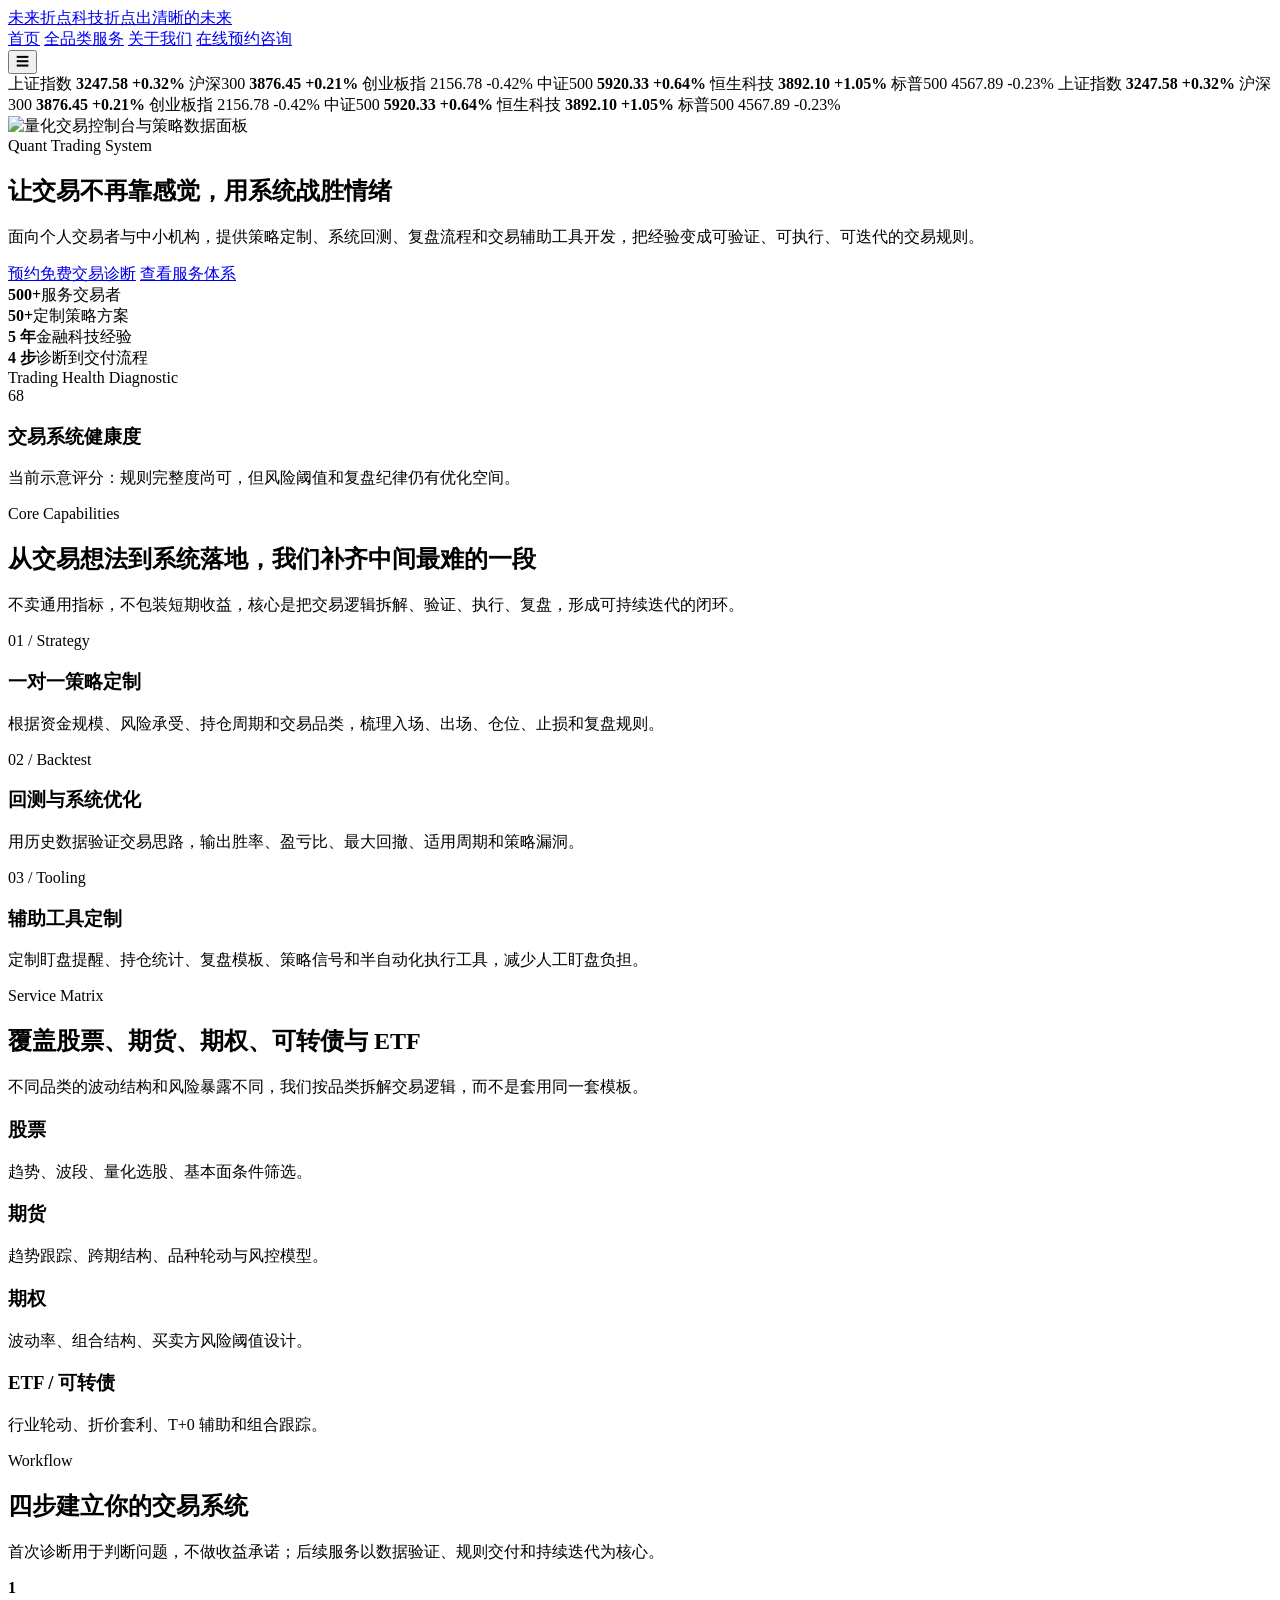
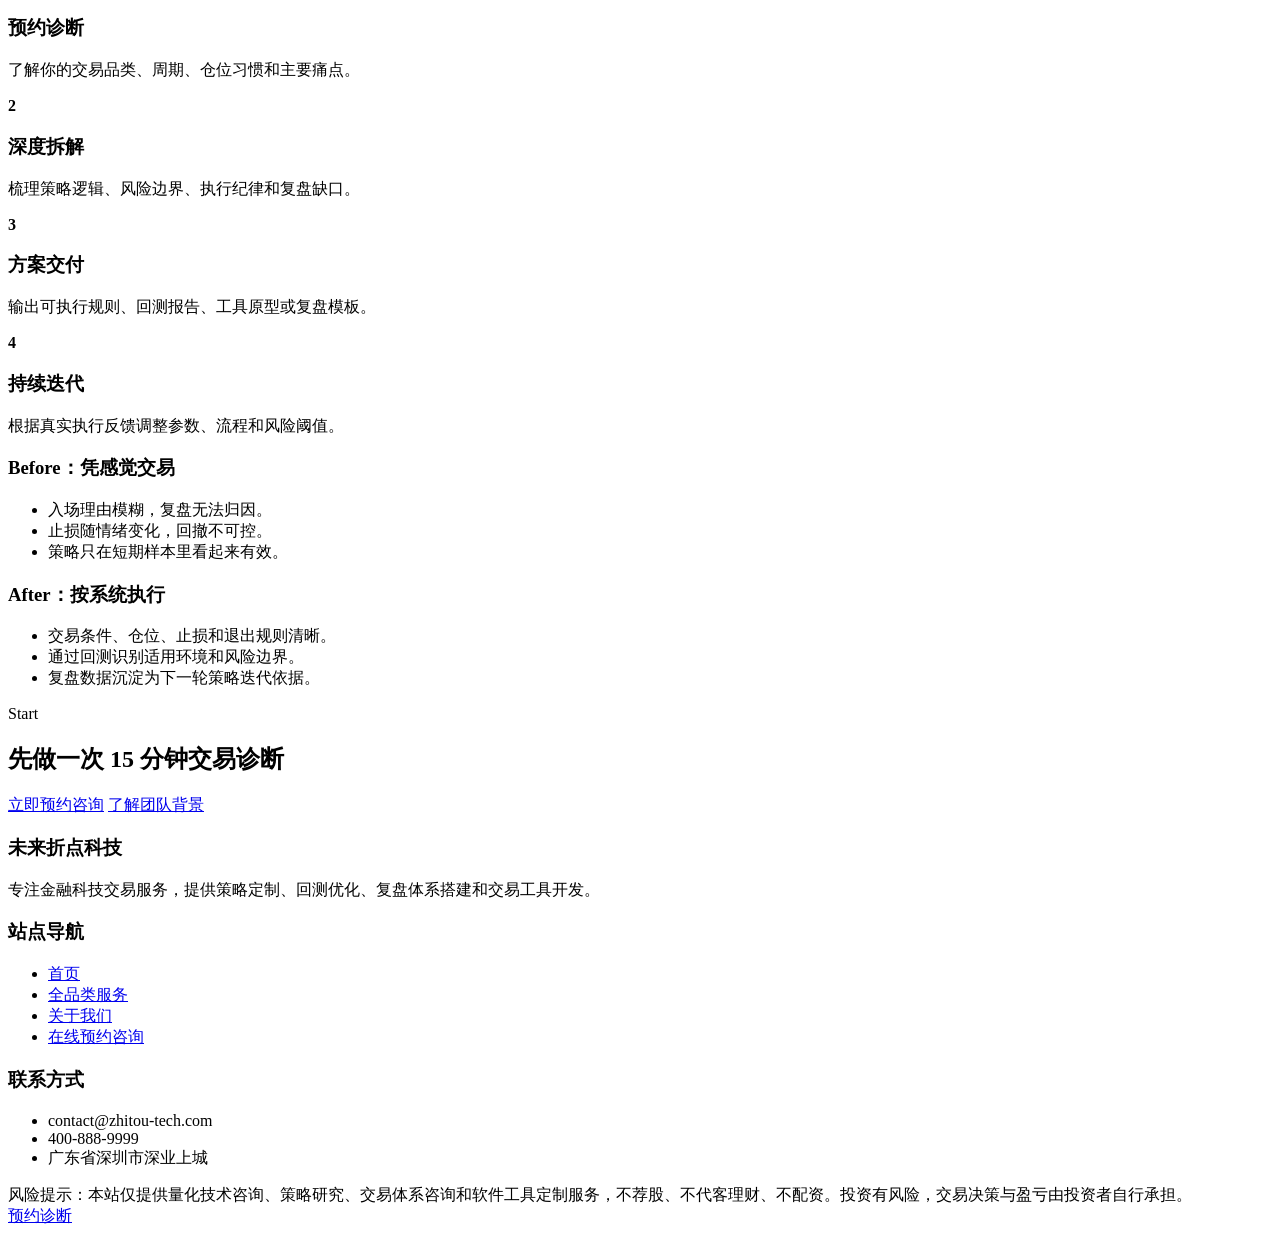
==== index.html @ a06cc35d "publish site: index.html" ====
<!DOCTYPE html>
<html lang="zh-CN">
<head>
  <meta charset="UTF-8">
  <meta name="viewport" content="width=device-width, initial-scale=1.0">
  <title>未来折点科技｜量化交易系统与金融科技服务</title>
  <meta name="description" content="未来折点科技提供交易策略定制、系统回测优化、复盘体系搭建与辅助工具开发，帮助交易者用系统战胜情绪。">
  <meta name="keywords" content="量化交易,交易系统,策略回测,复盘体系,金融科技,交易工具定制">
  <meta name="robots" content="index,follow">
  <link rel="canonical" href="https://example.com/">
  <meta property="og:title" content="未来折点科技｜量化交易系统与金融科技服务">
  <meta property="og:description" content="用系统战胜情绪，把交易经验沉淀为可验证、可复盘、可迭代的规则体系。">
  <meta property="og:type" content="website">
  <meta property="og:url" content="https://example.com/">
  <link rel="stylesheet" href="assets/styles.css">
  <script type="application/ld+json">
  {
    "@context": "https://schema.org",
    "@type": "ProfessionalService",
    "name": "未来折点科技",
    "url": "https://example.com/",
    "description": "量化交易策略、系统回测、复盘体系与辅助工具定制服务。",
    "areaServed": "中国",
    "serviceType": ["交易策略定制", "策略回测优化", "复盘体系搭建", "交易工具开发"]
  }
  </script>
</head>
<body>
  <div class="progress" data-progress></div>
  <header class="site-header">
    <div class="container nav-wrap">
      <a class="brand" href="index.html" aria-label="未来折点科技首页">
        <span class="brand-mark"></span>
        <span>未来折点科技<span class="brand-sub">折点出清晰的未来</span></span>
      </a>
      <nav class="nav-links" data-nav>
        <a class="active" href="index.html">首页</a>
        <a href="services.html">全品类服务</a>
        <a href="about.html">关于我们</a>
        <a class="nav-cta" href="booking.html">在线预约咨询</a>
      </nav>
      <button class="menu-button" data-menu-button aria-label="打开导航" aria-expanded="false">☰</button>
    </div>
  </header>

  <div class="ticker" aria-label="市场数据示意">
    <div class="ticker-track">
      <span>上证指数 <strong>3247.58 +0.32%</strong></span>
      <span>沪深300 <strong>3876.45 +0.21%</strong></span>
      <span>创业板指 <span class="down">2156.78 -0.42%</span></span>
      <span>中证500 <strong>5920.33 +0.64%</strong></span>
      <span>恒生科技 <strong>3892.10 +1.05%</strong></span>
      <span>标普500 <span class="down">4567.89 -0.23%</span></span>
      <span>上证指数 <strong>3247.58 +0.32%</strong></span>
      <span>沪深300 <strong>3876.45 +0.21%</strong></span>
      <span>创业板指 <span class="down">2156.78 -0.42%</span></span>
      <span>中证500 <strong>5920.33 +0.64%</strong></span>
      <span>恒生科技 <strong>3892.10 +1.05%</strong></span>
      <span>标普500 <span class="down">4567.89 -0.23%</span></span>
    </div>
  </div>

  <main>
    <section class="hero">
      <div class="hero-media"><img src="assets/hero-quant-dashboard.png" alt="量化交易控制台与策略数据面板"></div>
      <div class="container hero-grid">
        <div>
          <div class="eyebrow">Quant Trading System</div>
          <h1>让交易不再靠感觉，用系统战胜情绪</h1>
          <p class="lead">面向个人交易者与中小机构，提供策略定制、系统回测、复盘流程和交易辅助工具开发，把经验变成可验证、可执行、可迭代的交易规则。</p>
          <div class="hero-actions">
            <a class="button" href="booking.html">预约免费交易诊断</a>
            <a class="button secondary" href="services.html">查看服务体系</a>
          </div>
          <div class="metric-grid">
            <div class="metric-card"><strong>500+</strong><span>服务交易者</span></div>
            <div class="metric-card"><strong>50+</strong><span>定制策略方案</span></div>
            <div class="metric-card"><strong>5 年</strong><span>金融科技经验</span></div>
            <div class="metric-card"><strong>4 步</strong><span>诊断到交付流程</span></div>
          </div>
        </div>
        <aside class="terminal-card" aria-label="交易健康度诊断示意">
          <div class="terminal-top"><span class="dot"></span><span>Trading Health Diagnostic</span></div>
          <div class="terminal-body">
            <div class="score">
              <div class="score-ring">68</div>
              <div>
                <h3>交易系统健康度</h3>
                <p>当前示意评分：规则完整度尚可，但风险阈值和复盘纪律仍有优化空间。</p>
              </div>
            </div>
            <div class="bars">
              <div class="bar"><span style="width:76%"></span></div>
              <div class="bar"><span style="width:58%"></span></div>
              <div class="bar"><span style="width:82%"></span></div>
            </div>
          </div>
        </aside>
      </div>
    </section>

    <section class="section">
      <div class="container">
        <div class="section-head">
          <div>
            <div class="section-kicker">Core Capabilities</div>
            <h2>从交易想法到系统落地，我们补齐中间最难的一段</h2>
          </div>
          <p>不卖通用指标，不包装短期收益，核心是把交易逻辑拆解、验证、执行、复盘，形成可持续迭代的闭环。</p>
        </div>
        <div class="cards-3">
          <article class="card">
            <div class="card-index">01 / Strategy</div>
            <h3>一对一策略定制</h3>
            <p>根据资金规模、风险承受、持仓周期和交易品类，梳理入场、出场、仓位、止损和复盘规则。</p>
          </article>
          <article class="card">
            <div class="card-index">02 / Backtest</div>
            <h3>回测与系统优化</h3>
            <p>用历史数据验证交易思路，输出胜率、盈亏比、最大回撤、适用周期和策略漏洞。</p>
          </article>
          <article class="card">
            <div class="card-index">03 / Tooling</div>
            <h3>辅助工具定制</h3>
            <p>定制盯盘提醒、持仓统计、复盘模板、策略信号和半自动化执行工具，减少人工盯盘负担。</p>
          </article>
        </div>
      </div>
    </section>

    <section class="section compact">
      <div class="container panel-band">
        <div class="section-head">
          <div>
            <div class="section-kicker">Service Matrix</div>
            <h2>覆盖股票、期货、期权、可转债与 ETF</h2>
          </div>
          <p>不同品类的波动结构和风险暴露不同，我们按品类拆解交易逻辑，而不是套用同一套模板。</p>
        </div>
        <div class="cards-4">
          <div class="card"><h3>股票</h3><p>趋势、波段、量化选股、基本面条件筛选。</p></div>
          <div class="card"><h3>期货</h3><p>趋势跟踪、跨期结构、品种轮动与风控模型。</p></div>
          <div class="card"><h3>期权</h3><p>波动率、组合结构、买卖方风险阈值设计。</p></div>
          <div class="card"><h3>ETF / 可转债</h3><p>行业轮动、折价套利、T+0 辅助和组合跟踪。</p></div>
        </div>
      </div>
    </section>

    <section class="section">
      <div class="container">
        <div class="section-head">
          <div>
            <div class="section-kicker">Workflow</div>
            <h2>四步建立你的交易系统</h2>
          </div>
          <p>首次诊断用于判断问题，不做收益承诺；后续服务以数据验证、规则交付和持续迭代为核心。</p>
        </div>
        <div class="cards-4">
          <article class="process-card"><strong>1</strong><h3>预约诊断</h3><p>了解你的交易品类、周期、仓位习惯和主要痛点。</p></article>
          <article class="process-card"><strong>2</strong><h3>深度拆解</h3><p>梳理策略逻辑、风险边界、执行纪律和复盘缺口。</p></article>
          <article class="process-card"><strong>3</strong><h3>方案交付</h3><p>输出可执行规则、回测报告、工具原型或复盘模板。</p></article>
          <article class="process-card"><strong>4</strong><h3>持续迭代</h3><p>根据真实执行反馈调整参数、流程和风险阈值。</p></article>
        </div>
      </div>
    </section>

    <section class="section compact">
      <div class="container">
        <div class="case-card">
          <div class="before">
            <h3>Before：凭感觉交易</h3>
            <ul class="list">
              <li>入场理由模糊，复盘无法归因。</li>
              <li>止损随情绪变化，回撤不可控。</li>
              <li>策略只在短期样本里看起来有效。</li>
            </ul>
          </div>
          <div class="after">
            <h3>After：按系统执行</h3>
            <ul class="list">
              <li>交易条件、仓位、止损和退出规则清晰。</li>
              <li>通过回测识别适用环境和风险边界。</li>
              <li>复盘数据沉淀为下一轮策略迭代依据。</li>
            </ul>
          </div>
        </div>
      </div>
    </section>

    <section class="section compact">
      <div class="container panel-band">
        <div class="section-head">
          <div>
            <div class="section-kicker">Start</div>
            <h2>先做一次 15 分钟交易诊断</h2>
          </div>
          <div class="actions">
            <a class="button gold" href="booking.html">立即预约咨询</a>
            <a class="button secondary" href="about.html">了解团队背景</a>
          </div>
        </div>
      </div>
    </section>
  </main>

  <footer class="footer">
    <div class="container footer-grid">
      <div>
        <h3>未来折点科技</h3>
        <p>专注金融科技交易服务，提供策略定制、回测优化、复盘体系搭建和交易工具开发。</p>
      </div>
      <div>
        <h3>站点导航</h3>
        <ul>
          <li><a href="index.html">首页</a></li>
          <li><a href="services.html">全品类服务</a></li>
          <li><a href="about.html">关于我们</a></li>
          <li><a href="booking.html">在线预约咨询</a></li>
        </ul>
      </div>
      <div>
        <h3>联系方式</h3>
        <ul>
          <li>contact@zhitou-tech.com</li>
          <li>400-888-9999</li>
          <li>广东省深圳市深业上城</li>
        </ul>
      </div>
    </div>
    <div class="container disclaimer">风险提示：本站仅提供量化技术咨询、策略研究、交易体系咨询和软件工具定制服务，不荐股、不代客理财、不配资。投资有风险，交易决策与盈亏由投资者自行承担。</div>
  </footer>
  <div class="floating-cta"><a class="button" href="booking.html">预约诊断</a></div>
  <script src="assets/app.js"></script>
</body>
</html>
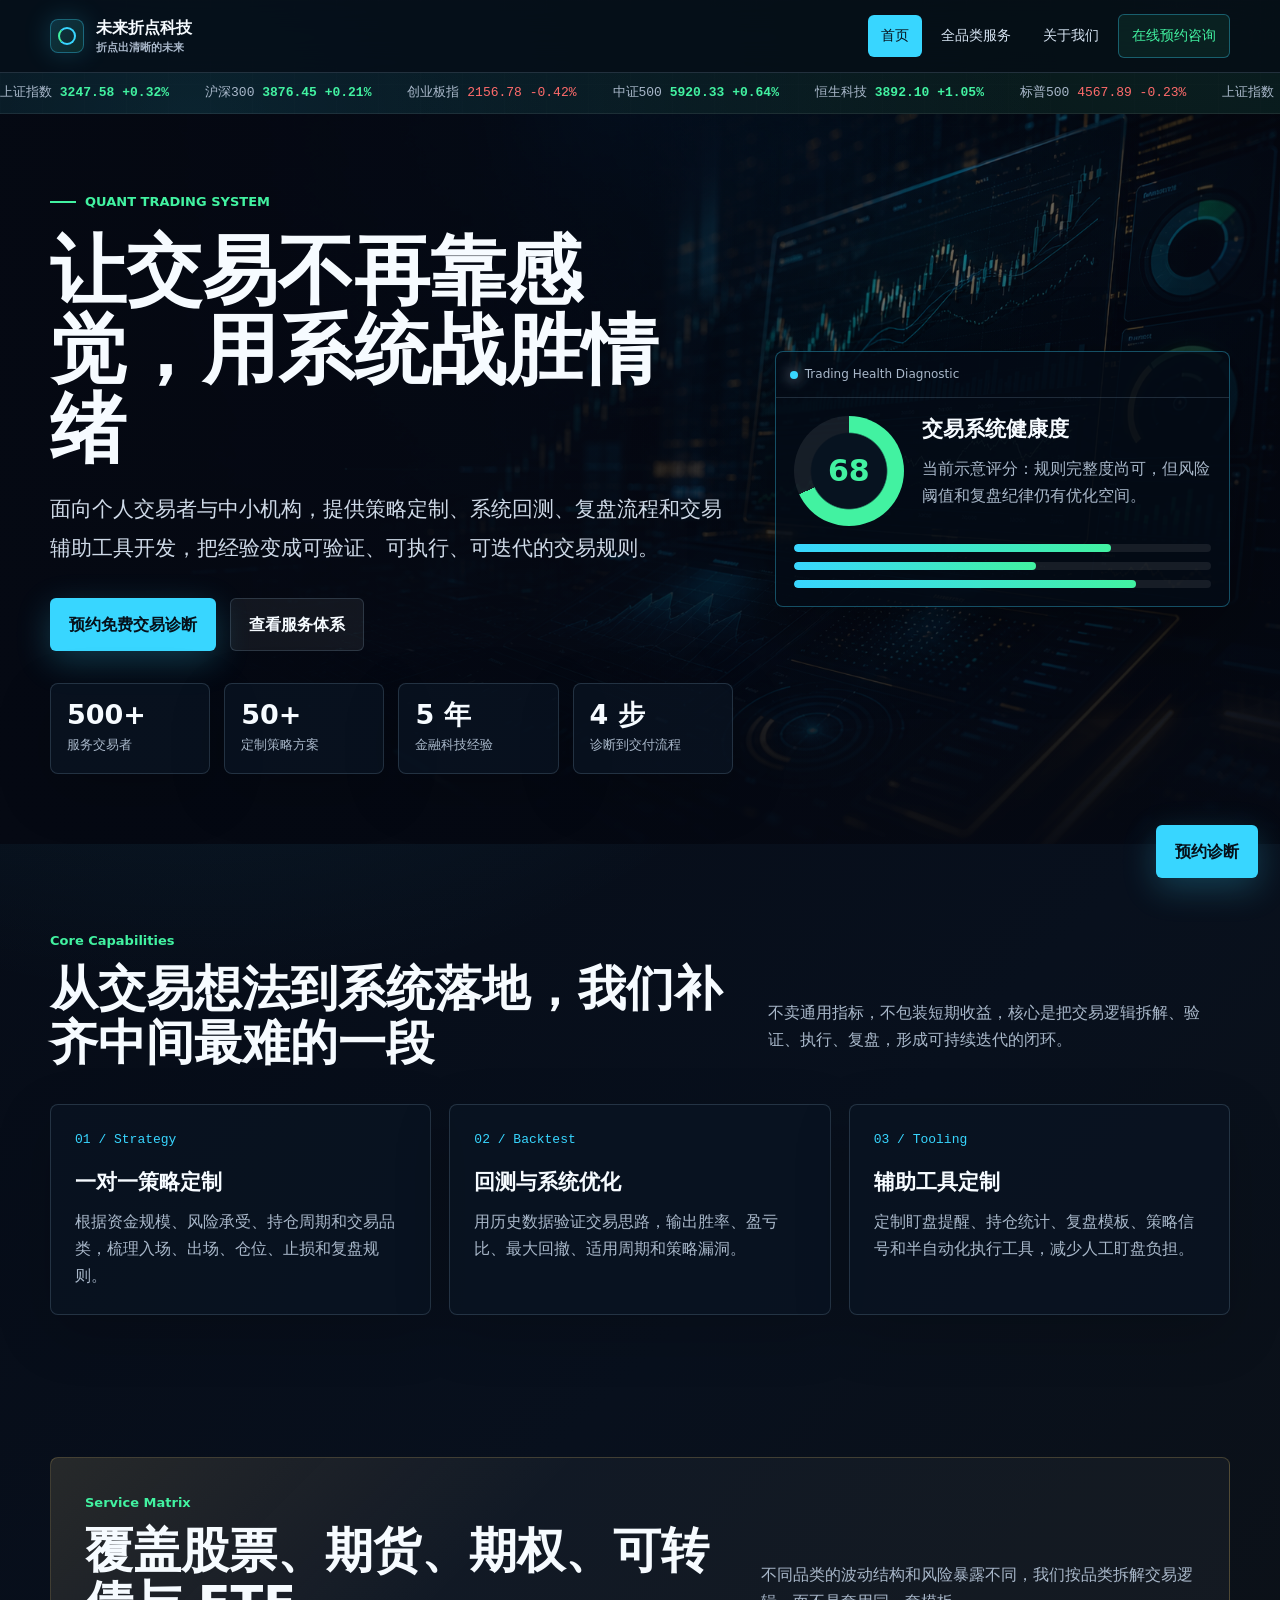
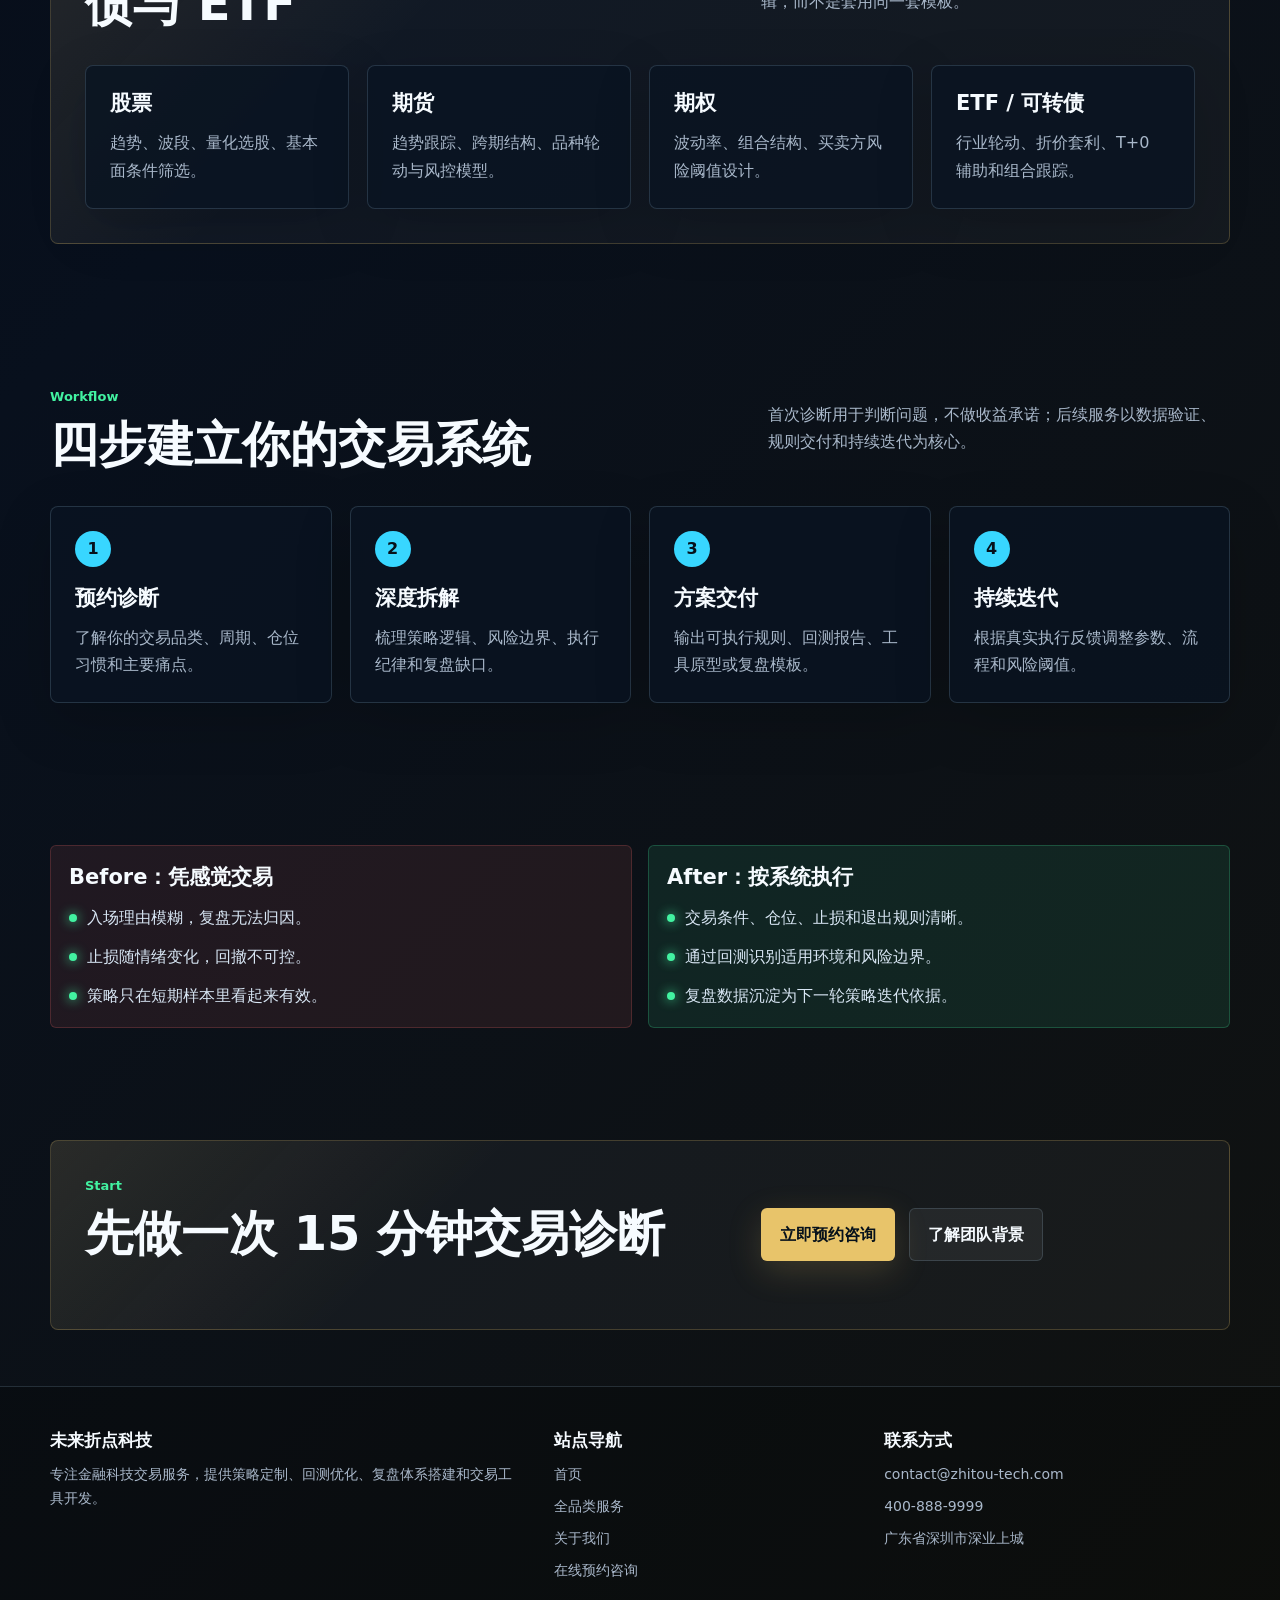
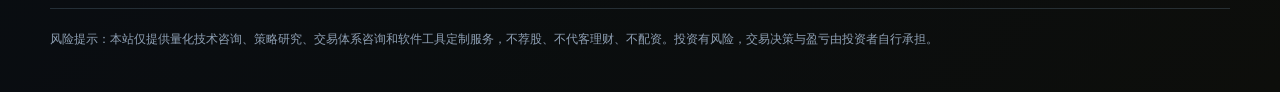
==== commit 91948933: "update GitHub Pages URL: index.html" ====
--- a/index.html
+++ b/index.html
@@ -7,18 +7,18 @@
   <meta name="description" content="未来折点科技提供交易策略定制、系统回测优化、复盘体系搭建与辅助工具开发，帮助交易者用系统战胜情绪。">
   <meta name="keywords" content="量化交易,交易系统,策略回测,复盘体系,金融科技,交易工具定制">
   <meta name="robots" content="index,follow">
-  <link rel="canonical" href="https://example.com/">
+  <link rel="canonical" href="https://lihengw2-cpu.github.io/future-inflection-tech-site/">
   <meta property="og:title" content="未来折点科技｜量化交易系统与金融科技服务">
   <meta property="og:description" content="用系统战胜情绪，把交易经验沉淀为可验证、可复盘、可迭代的规则体系。">
   <meta property="og:type" content="website">
-  <meta property="og:url" content="https://example.com/">
+  <meta property="og:url" content="https://lihengw2-cpu.github.io/future-inflection-tech-site/">
   <link rel="stylesheet" href="assets/styles.css">
   <script type="application/ld+json">
   {
     "@context": "https://schema.org",
     "@type": "ProfessionalService",
     "name": "未来折点科技",
-    "url": "https://example.com/",
+    "url": "https://lihengw2-cpu.github.io/future-inflection-tech-site/",
     "description": "量化交易策略、系统回测、复盘体系与辅助工具定制服务。",
     "areaServed": "中国",
     "serviceType": ["交易策略定制", "策略回测优化", "复盘体系搭建", "交易工具开发"]
--- a/assets/styles.css
+++ b/assets/styles.css
@@ -0,0 +1,848 @@
+:root {
+  --bg: #050913;
+  --bg-2: #081422;
+  --panel: rgba(10, 20, 34, 0.78);
+  --panel-solid: #0c1726;
+  --line: rgba(178, 220, 255, 0.16);
+  --line-strong: rgba(56, 214, 255, 0.34);
+  --text: #f6fbff;
+  --muted: #a9b8ca;
+  --soft: #d8e6f4;
+  --cyan: #38d6ff;
+  --green: #42f2a1;
+  --gold: #e8c46a;
+  --danger: #ff6b6b;
+  --shadow: 0 24px 80px rgba(0, 0, 0, 0.34);
+  --radius: 8px;
+  color-scheme: dark;
+}
+
+* {
+  box-sizing: border-box;
+}
+
+html {
+  scroll-behavior: smooth;
+}
+
+body {
+  margin: 0;
+  font-family: Inter, "PingFang SC", "Microsoft YaHei", system-ui, sans-serif;
+  color: var(--text);
+  background:
+    radial-gradient(circle at 15% 4%, rgba(56, 214, 255, 0.18), transparent 26%),
+    radial-gradient(circle at 92% 0%, rgba(66, 242, 161, 0.12), transparent 24%),
+    linear-gradient(135deg, var(--bg), #08101d 44%, #11120f 100%);
+  letter-spacing: 0;
+  line-height: 1.7;
+}
+
+body::before {
+  content: "";
+  position: fixed;
+  inset: 0;
+  pointer-events: none;
+  opacity: 0.24;
+  background-image:
+    linear-gradient(rgba(255, 255, 255, 0.06) 1px, transparent 1px),
+    linear-gradient(90deg, rgba(255, 255, 255, 0.06) 1px, transparent 1px);
+  background-size: 42px 42px;
+  mask-image: linear-gradient(to bottom, black, transparent 78%);
+  z-index: -1;
+}
+
+a {
+  color: inherit;
+  text-decoration: none;
+}
+
+img {
+  display: block;
+  max-width: 100%;
+}
+
+button,
+input,
+select,
+textarea {
+  font: inherit;
+}
+
+.progress {
+  position: fixed;
+  inset: 0 auto auto 0;
+  width: 0;
+  height: 3px;
+  background: linear-gradient(90deg, var(--cyan), var(--green));
+  z-index: 100;
+}
+
+.container {
+  width: min(1180px, calc(100% - 40px));
+  margin: 0 auto;
+}
+
+.site-header {
+  position: sticky;
+  top: 0;
+  z-index: 50;
+  border-bottom: 1px solid var(--line);
+  background: rgba(5, 9, 19, 0.78);
+  backdrop-filter: blur(18px);
+}
+
+.nav-wrap {
+  min-height: 72px;
+  display: flex;
+  align-items: center;
+  justify-content: space-between;
+  gap: 24px;
+}
+
+.brand {
+  display: flex;
+  align-items: center;
+  gap: 12px;
+  font-weight: 850;
+  color: var(--text);
+  white-space: nowrap;
+}
+
+.brand-mark {
+  width: 34px;
+  height: 34px;
+  border: 1px solid var(--line-strong);
+  border-radius: 8px;
+  display: grid;
+  place-items: center;
+  background: linear-gradient(135deg, rgba(56, 214, 255, 0.18), rgba(66, 242, 161, 0.12));
+  box-shadow: 0 0 28px rgba(56, 214, 255, 0.2);
+}
+
+.brand-mark::before {
+  content: "";
+  width: 14px;
+  height: 14px;
+  border: 2px solid var(--cyan);
+  border-left-color: var(--green);
+  border-radius: 50%;
+}
+
+.brand-sub {
+  display: block;
+  font-size: 11px;
+  font-weight: 650;
+  color: var(--muted);
+  margin-top: -2px;
+}
+
+.nav-links {
+  display: flex;
+  align-items: center;
+  gap: 6px;
+}
+
+.nav-links a {
+  color: var(--soft);
+  padding: 9px 13px;
+  border-radius: 6px;
+  font-size: 14px;
+}
+
+.nav-links a:hover,
+.nav-links a.active {
+  color: #06111b;
+  background: var(--cyan);
+}
+
+.nav-cta {
+  border: 1px solid var(--line-strong);
+  color: var(--green) !important;
+  background: rgba(66, 242, 161, 0.08);
+}
+
+.menu-button {
+  display: none;
+  width: 42px;
+  height: 42px;
+  border: 1px solid var(--line);
+  border-radius: 6px;
+  color: var(--text);
+  background: rgba(255, 255, 255, 0.05);
+}
+
+.ticker {
+  overflow: hidden;
+  border-bottom: 1px solid rgba(255, 255, 255, 0.08);
+  background: rgba(0, 0, 0, 0.24);
+}
+
+.ticker-track {
+  display: flex;
+  gap: 36px;
+  width: max-content;
+  padding: 9px 0;
+  animation: ticker 32s linear infinite;
+  color: var(--muted);
+  font-family: "Consolas", "SFMono-Regular", monospace;
+  font-size: 13px;
+}
+
+.ticker strong {
+  color: var(--green);
+  font-weight: 700;
+}
+
+.ticker .down {
+  color: var(--danger);
+}
+
+@keyframes ticker {
+  from { transform: translateX(0); }
+  to { transform: translateX(-50%); }
+}
+
+.hero {
+  position: relative;
+  min-height: 720px;
+  display: grid;
+  align-items: center;
+  overflow: hidden;
+}
+
+.hero-media {
+  position: absolute;
+  inset: 0;
+  z-index: -2;
+}
+
+.hero-media img {
+  width: 100%;
+  height: 100%;
+  object-fit: cover;
+}
+
+.hero::after {
+  content: "";
+  position: absolute;
+  inset: 0;
+  z-index: -1;
+  background:
+    linear-gradient(90deg, rgba(5, 9, 19, 0.98) 0%, rgba(5, 9, 19, 0.82) 36%, rgba(5, 9, 19, 0.34) 70%, rgba(5, 9, 19, 0.68) 100%),
+    linear-gradient(180deg, rgba(5, 9, 19, 0.10), rgba(5, 9, 19, 0.92));
+}
+
+.hero-grid {
+  display: grid;
+  grid-template-columns: minmax(0, 1.08fr) minmax(320px, 0.72fr);
+  gap: 42px;
+  align-items: center;
+  padding: 70px 0;
+}
+
+.eyebrow {
+  display: inline-flex;
+  align-items: center;
+  gap: 9px;
+  color: var(--green);
+  font-weight: 820;
+  font-size: 13px;
+  text-transform: uppercase;
+  margin-bottom: 18px;
+}
+
+.eyebrow::before {
+  content: "";
+  width: 26px;
+  height: 2px;
+  background: var(--green);
+}
+
+h1,
+h2,
+h3,
+p {
+  margin-top: 0;
+}
+
+h1 {
+  max-width: 760px;
+  font-size: clamp(42px, 6vw, 76px);
+  line-height: 1.04;
+  margin-bottom: 22px;
+  font-weight: 900;
+}
+
+.lead {
+  max-width: 680px;
+  color: #cfdae8;
+  font-size: clamp(17px, 2vw, 21px);
+  line-height: 1.85;
+  margin-bottom: 30px;
+}
+
+.hero-actions,
+.actions {
+  display: flex;
+  gap: 14px;
+  flex-wrap: wrap;
+}
+
+.button {
+  display: inline-flex;
+  align-items: center;
+  justify-content: center;
+  min-height: 46px;
+  padding: 12px 18px;
+  border-radius: 6px;
+  border: 1px solid transparent;
+  font-weight: 820;
+  color: #06111b;
+  background: var(--cyan);
+  box-shadow: 0 10px 34px rgba(56, 214, 255, 0.24);
+}
+
+.button:hover {
+  transform: translateY(-1px);
+}
+
+.button.secondary {
+  color: var(--text);
+  border-color: var(--line);
+  background: rgba(255, 255, 255, 0.06);
+  box-shadow: none;
+}
+
+.button.gold {
+  background: var(--gold);
+  box-shadow: 0 10px 34px rgba(232, 196, 106, 0.18);
+}
+
+.terminal-card {
+  border: 1px solid var(--line-strong);
+  border-radius: var(--radius);
+  background: rgba(4, 12, 22, 0.82);
+  box-shadow: var(--shadow);
+  overflow: hidden;
+}
+
+.terminal-top {
+  display: flex;
+  align-items: center;
+  gap: 7px;
+  padding: 12px 14px;
+  border-bottom: 1px solid var(--line);
+  color: var(--muted);
+  font-size: 12px;
+}
+
+.dot {
+  width: 8px;
+  height: 8px;
+  border-radius: 50%;
+  background: var(--cyan);
+  box-shadow: 0 0 14px currentColor;
+}
+
+.terminal-body {
+  padding: 18px;
+}
+
+.score {
+  display: grid;
+  grid-template-columns: 110px 1fr;
+  gap: 18px;
+  align-items: center;
+  margin-bottom: 18px;
+}
+
+.score-ring {
+  width: 110px;
+  height: 110px;
+  border-radius: 50%;
+  display: grid;
+  place-items: center;
+  color: var(--green);
+  font-size: 30px;
+  font-weight: 900;
+  background:
+    radial-gradient(circle at center, #071320 48%, transparent 50%),
+    conic-gradient(var(--green) 0 68%, rgba(255, 255, 255, 0.08) 68% 100%);
+}
+
+.terminal-card p {
+  color: var(--muted);
+}
+
+.bars {
+  display: grid;
+  gap: 10px;
+}
+
+.bar {
+  height: 8px;
+  border-radius: 99px;
+  background: rgba(255, 255, 255, 0.08);
+  overflow: hidden;
+}
+
+.bar span {
+  display: block;
+  height: 100%;
+  border-radius: inherit;
+  background: linear-gradient(90deg, var(--cyan), var(--green));
+}
+
+.metric-grid {
+  display: grid;
+  grid-template-columns: repeat(4, minmax(0, 1fr));
+  gap: 14px;
+  margin-top: 32px;
+}
+
+.metric-card,
+.card,
+.service-card,
+.process-card,
+.quote-card {
+  border: 1px solid var(--line);
+  border-radius: var(--radius);
+  background: var(--panel);
+  box-shadow: 0 18px 56px rgba(0, 0, 0, 0.18);
+}
+
+.metric-card {
+  padding: 16px;
+}
+
+.metric-card strong {
+  display: block;
+  color: var(--text);
+  font-size: 27px;
+  line-height: 1.1;
+}
+
+.metric-card span {
+  color: var(--muted);
+  font-size: 13px;
+}
+
+.section {
+  padding: 86px 0;
+}
+
+.section.compact {
+  padding: 56px 0;
+}
+
+.section-head {
+  display: grid;
+  grid-template-columns: minmax(0, 0.82fr) minmax(280px, 0.55fr);
+  gap: 30px;
+  align-items: end;
+  margin-bottom: 34px;
+}
+
+.section-kicker {
+  color: var(--green);
+  font-size: 13px;
+  font-weight: 820;
+  margin-bottom: 10px;
+}
+
+h2 {
+  font-size: clamp(30px, 4vw, 48px);
+  line-height: 1.12;
+  margin-bottom: 0;
+}
+
+.section-head p,
+.muted {
+  color: var(--muted);
+}
+
+.cards-3,
+.cards-4,
+.cards-2 {
+  display: grid;
+  gap: 18px;
+}
+
+.cards-3 {
+  grid-template-columns: repeat(3, minmax(0, 1fr));
+}
+
+.cards-4 {
+  grid-template-columns: repeat(4, minmax(0, 1fr));
+}
+
+.cards-2 {
+  grid-template-columns: repeat(2, minmax(0, 1fr));
+}
+
+.card,
+.service-card,
+.process-card,
+.quote-card {
+  padding: 24px;
+}
+
+.card:hover,
+.service-card:hover {
+  border-color: var(--line-strong);
+}
+
+.card-index {
+  color: var(--cyan);
+  font-family: "Consolas", monospace;
+  font-size: 13px;
+  margin-bottom: 18px;
+}
+
+h3 {
+  font-size: 21px;
+  line-height: 1.3;
+  margin-bottom: 12px;
+}
+
+.card p,
+.service-card p,
+.process-card p,
+.quote-card p {
+  color: var(--muted);
+  margin-bottom: 0;
+}
+
+.chip-row {
+  display: flex;
+  flex-wrap: wrap;
+  gap: 8px;
+  margin-top: 18px;
+}
+
+.chip {
+  color: var(--soft);
+  border: 1px solid var(--line);
+  border-radius: 999px;
+  padding: 5px 10px;
+  font-size: 12px;
+  background: rgba(255, 255, 255, 0.04);
+}
+
+.panel-band {
+  border: 1px solid rgba(232, 196, 106, 0.22);
+  border-radius: var(--radius);
+  background:
+    linear-gradient(135deg, rgba(232, 196, 106, 0.10), transparent 34%),
+    rgba(255, 255, 255, 0.04);
+  padding: 34px;
+}
+
+.case-card {
+  display: grid;
+  grid-template-columns: 1fr 1fr;
+  gap: 16px;
+  align-items: stretch;
+}
+
+.before,
+.after {
+  border-radius: 6px;
+  padding: 18px;
+}
+
+.before {
+  background: rgba(255, 107, 107, 0.09);
+  border: 1px solid rgba(255, 107, 107, 0.20);
+}
+
+.after {
+  background: rgba(66, 242, 161, 0.09);
+  border: 1px solid rgba(66, 242, 161, 0.22);
+}
+
+.list {
+  list-style: none;
+  padding: 0;
+  margin: 0;
+  display: grid;
+  gap: 12px;
+}
+
+.list li {
+  display: flex;
+  gap: 10px;
+  color: var(--soft);
+}
+
+.list li::before {
+  content: "";
+  flex: 0 0 8px;
+  width: 8px;
+  height: 8px;
+  margin-top: 10px;
+  border-radius: 50%;
+  background: var(--green);
+  box-shadow: 0 0 12px var(--green);
+}
+
+.page-hero {
+  padding: 96px 0 66px;
+  border-bottom: 1px solid var(--line);
+  background:
+    radial-gradient(circle at 70% 14%, rgba(56, 214, 255, 0.14), transparent 24%),
+    linear-gradient(135deg, rgba(255, 255, 255, 0.03), transparent);
+}
+
+.page-hero h1 {
+  max-width: 900px;
+  font-size: clamp(38px, 5vw, 64px);
+}
+
+.service-card.featured {
+  border-color: rgba(232, 196, 106, 0.36);
+  background:
+    linear-gradient(135deg, rgba(232, 196, 106, 0.12), transparent 34%),
+    var(--panel);
+}
+
+.service-meta {
+  display: grid;
+  gap: 10px;
+  margin-top: 20px;
+  padding-top: 18px;
+  border-top: 1px solid var(--line);
+  color: var(--soft);
+  font-size: 14px;
+}
+
+.process-card strong {
+  display: inline-grid;
+  place-items: center;
+  width: 36px;
+  height: 36px;
+  margin-bottom: 18px;
+  border-radius: 50%;
+  color: #06111b;
+  background: var(--cyan);
+}
+
+.booking-layout {
+  display: grid;
+  grid-template-columns: minmax(0, 0.78fr) minmax(340px, 0.56fr);
+  gap: 24px;
+  align-items: start;
+}
+
+.form-panel {
+  border: 1px solid var(--line-strong);
+  border-radius: var(--radius);
+  background: rgba(7, 15, 27, 0.88);
+  padding: 24px;
+  box-shadow: var(--shadow);
+}
+
+.field {
+  display: grid;
+  gap: 8px;
+  margin-bottom: 16px;
+}
+
+label {
+  color: var(--soft);
+  font-weight: 720;
+  font-size: 14px;
+}
+
+input,
+select,
+textarea {
+  width: 100%;
+  border: 1px solid var(--line);
+  border-radius: 6px;
+  color: var(--text);
+  background: rgba(255, 255, 255, 0.06);
+  padding: 12px 13px;
+  outline: none;
+}
+
+textarea {
+  resize: vertical;
+  min-height: 112px;
+}
+
+input:focus,
+select:focus,
+textarea:focus,
+button:focus-visible,
+a:focus-visible {
+  outline: 2px solid var(--cyan);
+  outline-offset: 3px;
+}
+
+.radio-grid {
+  display: grid;
+  grid-template-columns: repeat(2, minmax(0, 1fr));
+  gap: 10px;
+}
+
+.radio-grid label {
+  display: flex;
+  gap: 8px;
+  align-items: center;
+  min-height: 46px;
+  border: 1px solid var(--line);
+  border-radius: 6px;
+  padding: 10px;
+  cursor: pointer;
+  background: rgba(255, 255, 255, 0.04);
+}
+
+.radio-grid input {
+  width: auto;
+}
+
+.result {
+  display: none;
+  margin-top: 16px;
+  padding: 14px;
+  border-radius: 6px;
+  border: 1px solid rgba(66, 242, 161, 0.26);
+  color: #d8fff0;
+  background: rgba(66, 242, 161, 0.08);
+}
+
+.result.visible {
+  display: block;
+}
+
+.footer {
+  border-top: 1px solid var(--line);
+  background: rgba(0, 0, 0, 0.22);
+  padding: 42px 0;
+}
+
+.footer-grid {
+  display: grid;
+  grid-template-columns: 1.1fr 0.7fr 0.8fr;
+  gap: 28px;
+}
+
+.footer h3 {
+  font-size: 17px;
+}
+
+.footer p,
+.footer a,
+.footer li {
+  color: var(--muted);
+  font-size: 14px;
+}
+
+.footer ul {
+  list-style: none;
+  margin: 0;
+  padding: 0;
+  display: grid;
+  gap: 8px;
+}
+
+.disclaimer {
+  margin-top: 26px;
+  padding-top: 20px;
+  border-top: 1px solid var(--line);
+  color: #8fa0b4;
+  font-size: 12px;
+}
+
+.floating-cta {
+  position: fixed;
+  right: 22px;
+  bottom: 22px;
+  z-index: 40;
+}
+
+@media (max-width: 960px) {
+  .nav-links {
+    position: fixed;
+    left: 20px;
+    right: 20px;
+    top: 78px;
+    display: none;
+    flex-direction: column;
+    align-items: stretch;
+    border: 1px solid var(--line);
+    border-radius: 8px;
+    background: rgba(5, 9, 19, 0.96);
+    padding: 12px;
+  }
+
+  .nav-links.open {
+    display: flex;
+  }
+
+  .menu-button {
+    display: block;
+  }
+
+  .hero {
+    min-height: auto;
+  }
+
+  .hero-grid,
+  .section-head,
+  .booking-layout,
+  .footer-grid {
+    grid-template-columns: 1fr;
+  }
+
+  .metric-grid,
+  .cards-4,
+  .cards-3,
+  .cards-2 {
+    grid-template-columns: 1fr;
+  }
+
+  .case-card {
+    grid-template-columns: 1fr;
+  }
+
+  .terminal-card {
+    max-width: 520px;
+  }
+}
+
+@media (max-width: 560px) {
+  .container {
+    width: min(100% - 28px, 1180px);
+  }
+
+  .brand-sub {
+    display: none;
+  }
+
+  .hero-actions,
+  .actions,
+  .radio-grid {
+    display: grid;
+    grid-template-columns: 1fr;
+  }
+
+  .button {
+    width: 100%;
+  }
+
+  .section,
+  .page-hero {
+    padding: 60px 0;
+  }
+
+  .panel-band {
+    padding: 22px;
+  }
+
+  .floating-cta {
+    left: 14px;
+    right: 14px;
+  }
+}
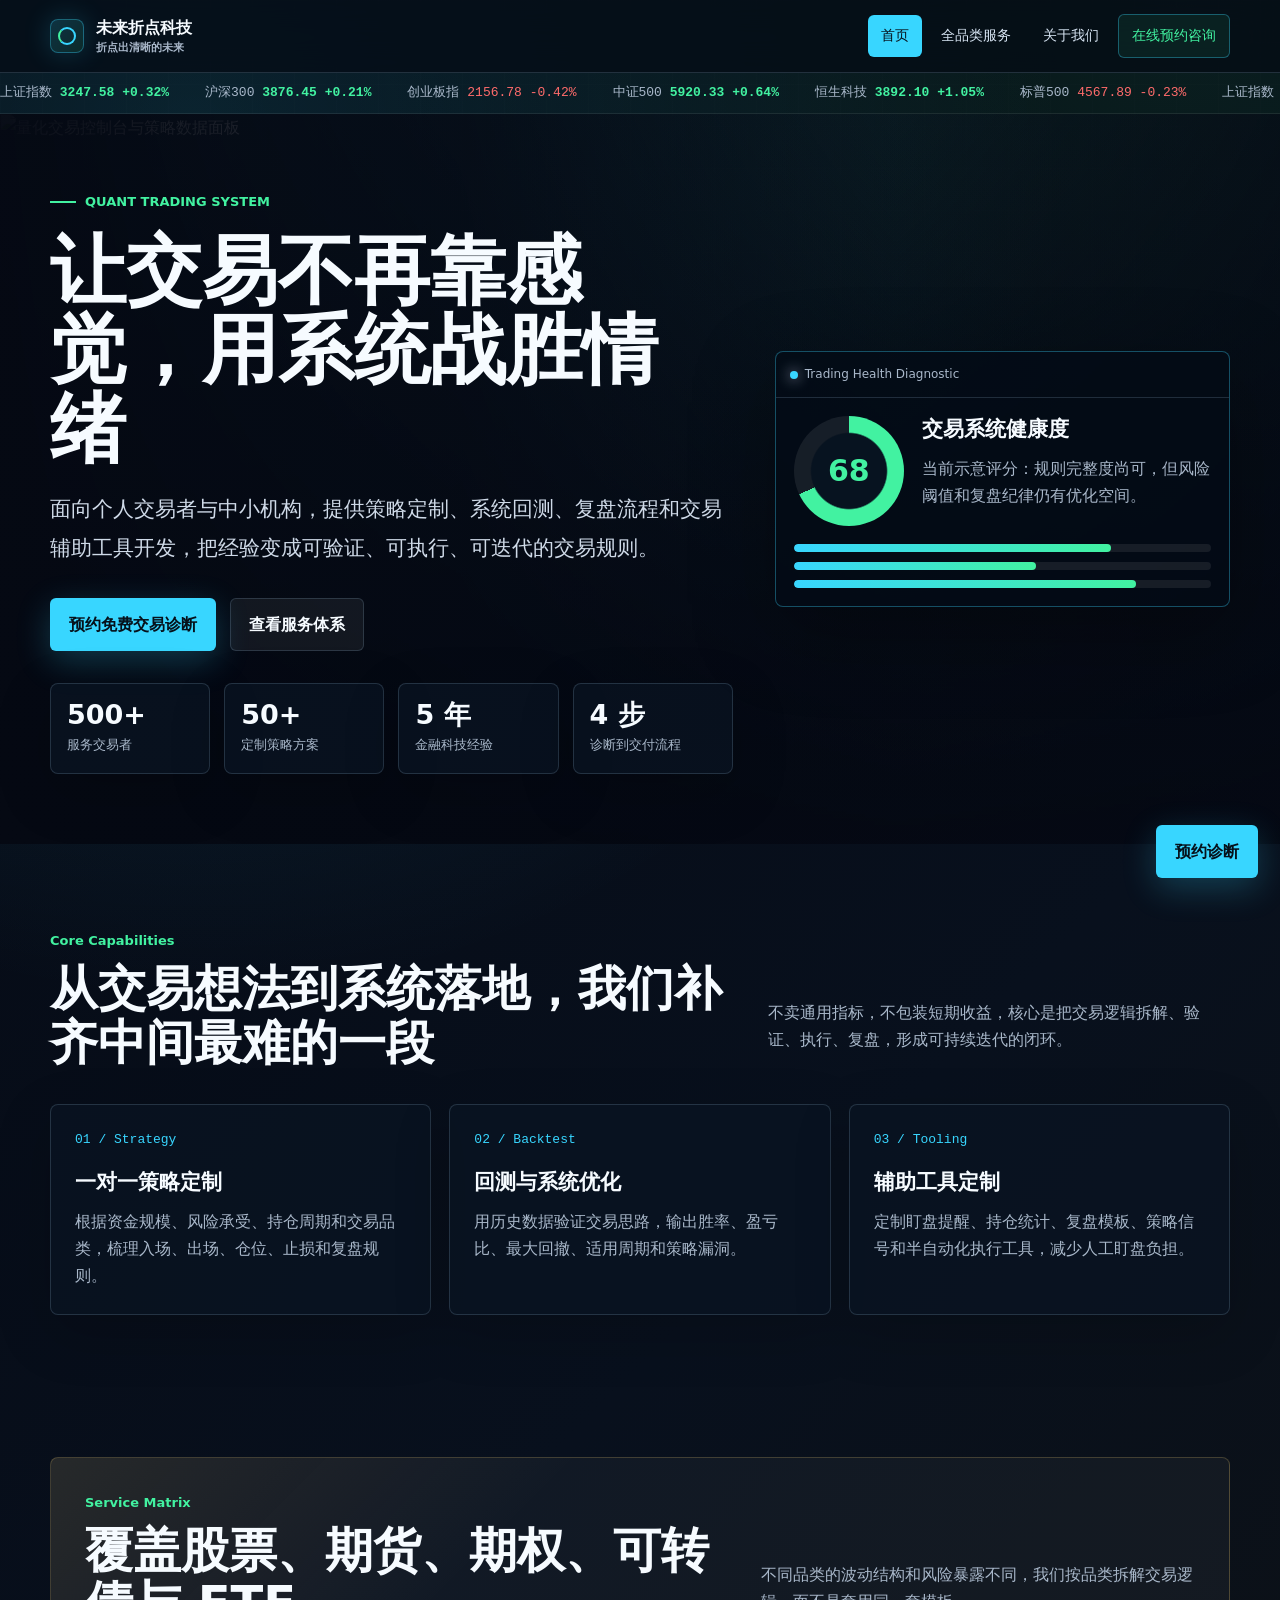
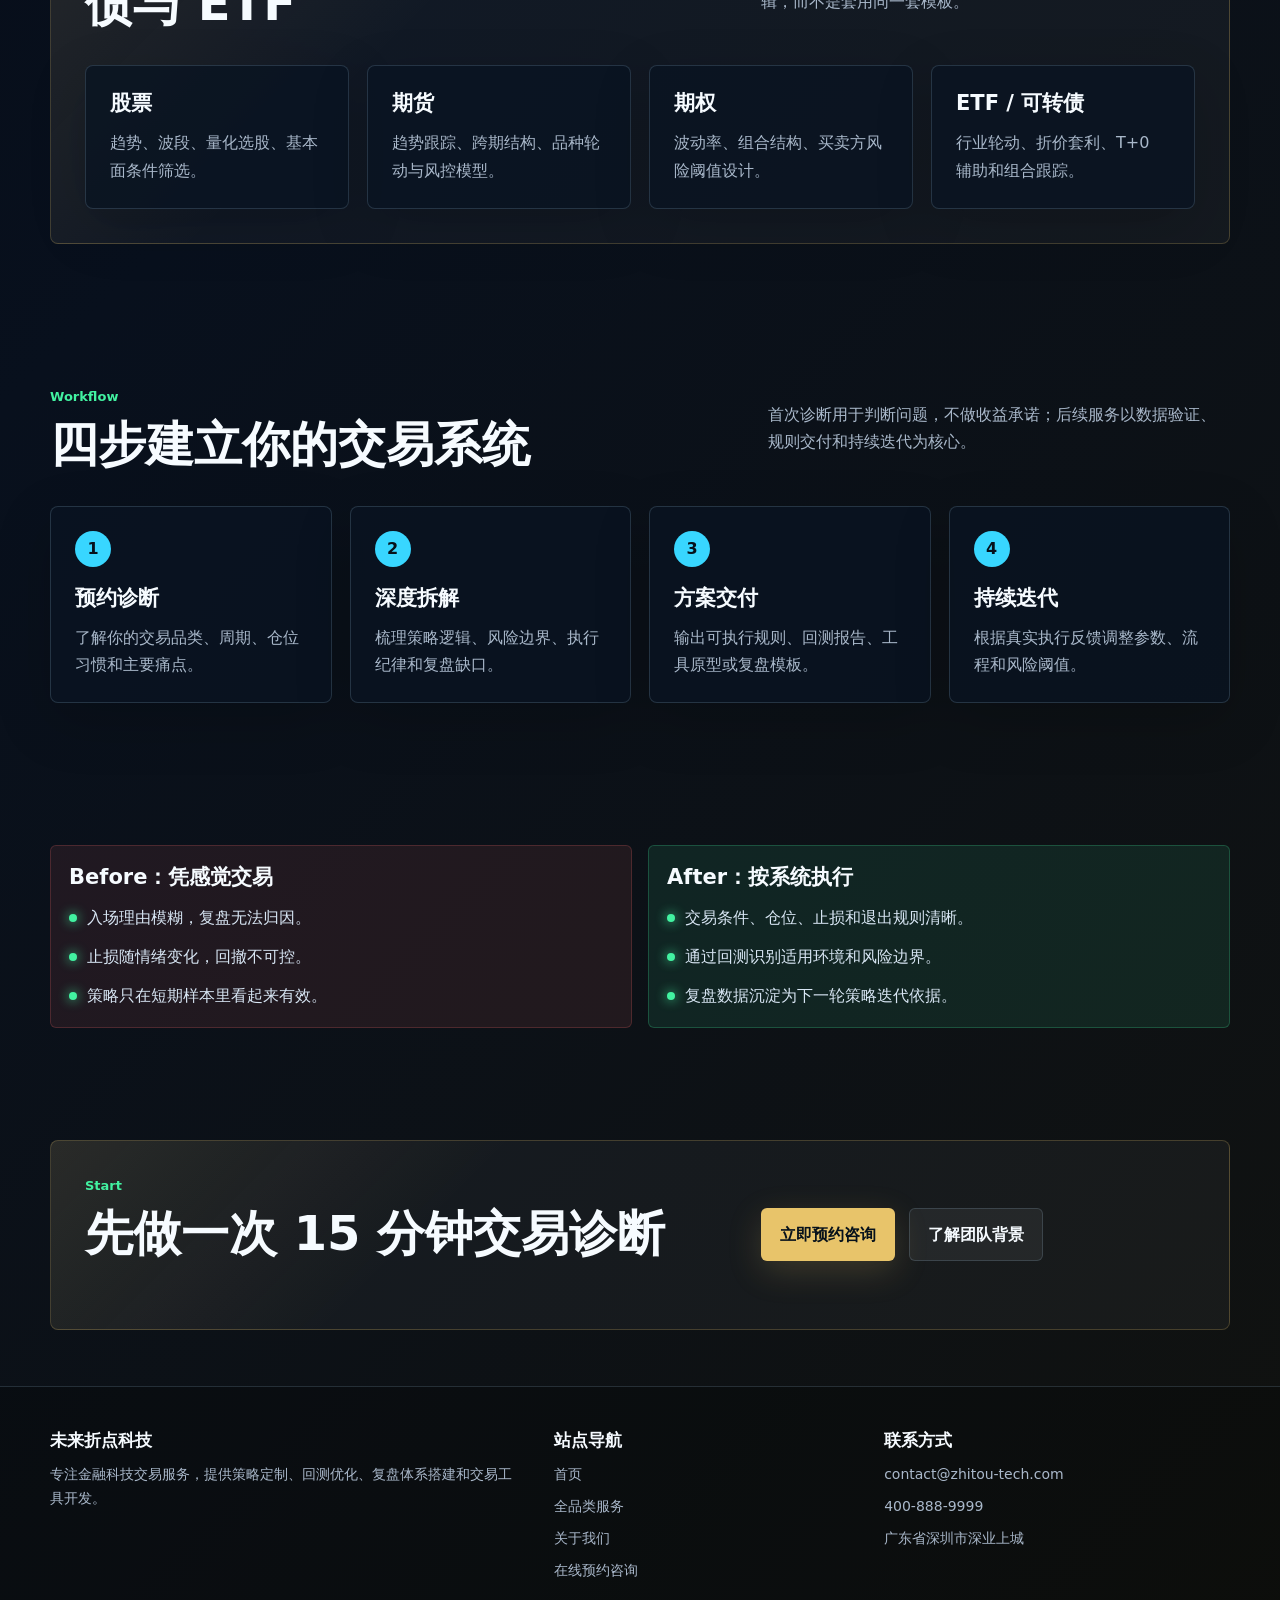
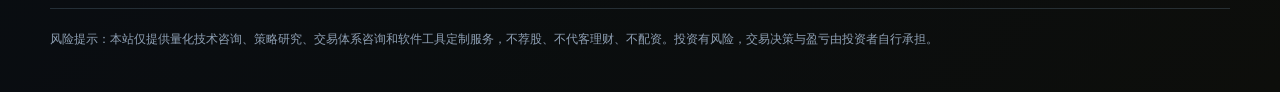
==== commit d05196a1: "add Google Search Console verification tag" ====
--- a/index.html
+++ b/index.html
@@ -5,6 +5,7 @@
   <meta name="viewport" content="width=device-width, initial-scale=1.0">
   <title>未来折点科技｜量化交易系统与金融科技服务</title>
   <meta name="description" content="未来折点科技提供交易策略定制、系统回测优化、复盘体系搭建与辅助工具开发，帮助交易者用系统战胜情绪。">
+  <meta name="google-site-verification" content="l-rdb8utCb9p3cs_m1rSDdlsbjGGBbrYWXfTOxnMAnU">
   <meta name="keywords" content="量化交易,交易系统,策略回测,复盘体系,金融科技,交易工具定制">
   <meta name="robots" content="index,follow">
   <link rel="canonical" href="https://lihengw2-cpu.github.io/future-inflection-tech-site/">
